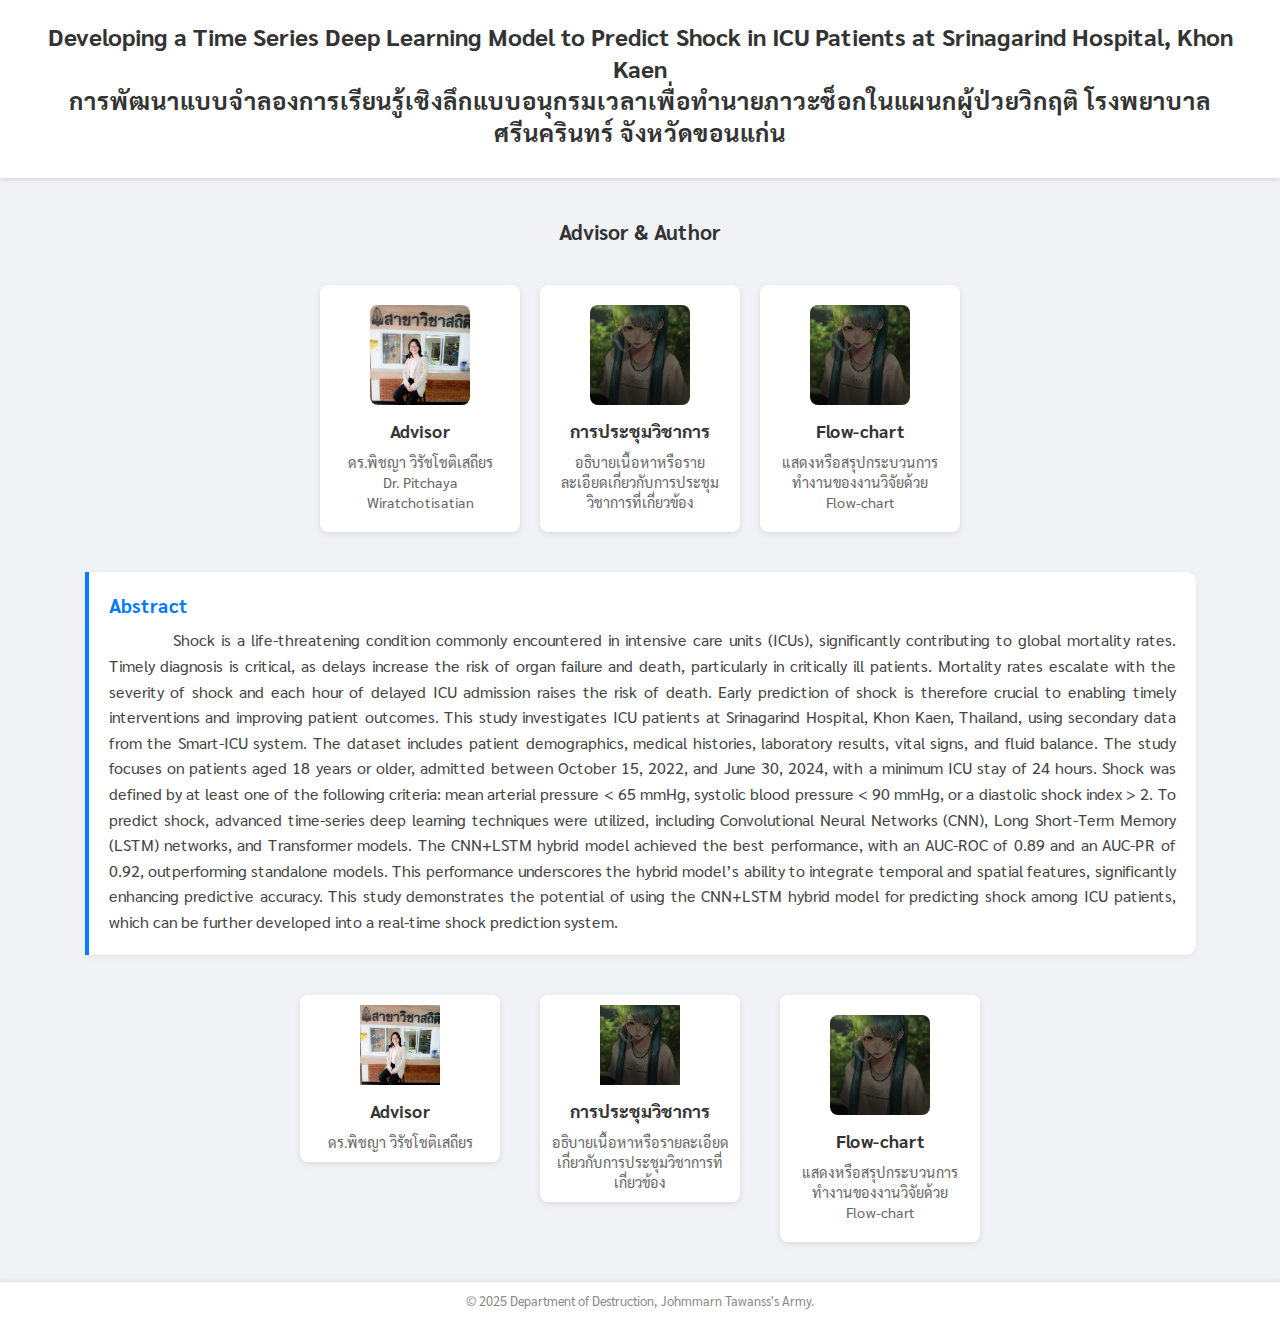
==== index.html @ caf0fbc9 "add index" ====
<!DOCTYPE html>
<html lang="th">
<head>
    <meta charset="UTF-8" />
    <title>Example Page with Abstract</title>
    <!-- ลิงก์ไฟล์ CSS แยก -->
    <link rel="stylesheet" href="https://fonts.googleapis.com/css2?family=Sarabun:wght@300;400;600&display=swap">
    <link rel="stylesheet" href="styles.css" />
</head>
<body>

  <!-- ส่วนหัวของเว็บไซต์ -->
  <header>
    <h1>Developing a Time Series Deep Learning Model
        to Predict Shock in ICU Patients
        at Srinagarind Hospital, Khon Kaen <br>
        การพัฒนาแบบจำลองการเรียนรู้เชิงลึกแบบอนุกรมเวลาเพื่อทำนายภาวะช็อกในแผนกผู้ป่วยวิกฤติ 
        โรงพยาบาลศรีนครินทร์ จังหวัดขอนแก่น
    </h1>
    <!-- <a href="#" class="back-button">Back to Home</a> -->
  </header>

  <section class="example-results">
    <h2>Advisor & Author</h2>
  </section>

  <!-- ส่วนลิงก์/หัวข้อต่าง ๆ -->
  <section class="cards">
    <!-- Abstract -->
    <div class="card-item">
      <img src="./images/AjYa2.jpg" alt="Advisor Icon" />
      <h3>Advisor</h3>
      <p>
        ดร.พิชญา วิรัชโชติเสถียร <br>
        Dr. Pitchaya Wiratchotisatian
      </p>
    </div>

    <!-- การประชุมวิชาการ -->
    <div class="card-item">
      <img src="./images/miku bakamitai.jpg" alt="Conference Icon" />
      <h3>การประชุมวิชาการ</h3>
      <p>
        อธิบายเนื้อหาหรือรายละเอียดเกี่ยวกับการประชุมวิชาการที่เกี่ยวข้อง
      </p>
    </div>

    <!-- Flow-chart -->
    <div class="card-item">
      <img src="./images/miku bakamitai.jpg" alt="Flowchart Icon" />
      <h3>Flow-chart</h3>
      <p>
        แสดงหรือสรุปกระบวนการทำงานของงานวิจัยด้วย Flow-chart 
      </p>
    </div>
  </section>

  <!-- ส่วน Abstract -->
  <section class="abstract-section">
    <h2>Abstract</h2>
    <p>
        Shock is a life-threatening condition commonly encountered in intensive care units (ICUs), significantly contributing to global mortality rates.
        Timely diagnosis is critical, as delays increase the risk of organ failure and death, particularly in critically ill patients. Mortality rates escalate 
        with the severity of shock and each hour of delayed ICU admission raises the risk of death. Early prediction of shock is therefore crucial to enabling timely interventions 
        and improving patient outcomes. This study investigates ICU patients at Srinagarind Hospital, Khon Kaen, Thailand, using secondary data from the Smart-ICU system. 
        The dataset includes patient demographics, medical histories, laboratory results, vital signs, and fluid balance. The study focuses on patients aged 18 years or older, 
        admitted between October 15, 2022, and June 30, 2024, with a minimum ICU stay of 24 hours. Shock was defined by at least one of the following criteria: mean arterial pressure &lt; 65 mmHg,
        systolic blood pressure &lt; 90 mmHg, or a diastolic shock index > 2. To predict shock, advanced time-series deep learning techniques were utilized, including Convolutional Neural Networks (CNN), 
        Long Short-Term Memory (LSTM) networks, and Transformer models. The CNN+LSTM hybrid model achieved the best performance, with an AUC-ROC of 0.89 and an AUC-PR of 0.92, outperforming standalone models. 
        This performance underscores the hybrid model’s ability to integrate temporal and spatial features, significantly enhancing predictive accuracy. This study demonstrates the potential of using the CNN+LSTM 
        hybrid model for predicting shock among ICU patients, which can be further developed into a real-time shock prediction system.
    </p>
  </section>

  <!-- ส่วนลิงก์/หัวข้อต่าง ๆ -->
  <section class="links">
    <!-- Abstract -->
    <div class="link-item">
      <img src="./images/AjYa2.jpg" alt="Advisor Icon" />
      <h3>Advisor</h3>
      <p>
        ดร.พิชญา วิรัชโชติเสถียร 
      </p>
    </div>

    <!-- การประชุมวิชาการ -->
    <div class="link-item">
      <img src="./images/miku bakamitai.jpg" alt="Conference Icon" />
      <h3>การประชุมวิชาการ</h3>
      <p>
        อธิบายเนื้อหาหรือรายละเอียดเกี่ยวกับการประชุมวิชาการที่เกี่ยวข้อง
      </p>
    </div>

    <!-- Flow-chart -->
    <div class="card-item">
      <img src="./images/miku bakamitai.jpg" alt="Flowchart Icon" />
      <h3>Flow-chart</h3>
      <p>
        แสดงหรือสรุปกระบวนการทำงานของงานวิจัยด้วย Flow-chart 
      </p>
    </div>
  </section>



  <!-- ส่วนท้ายของเว็บไซต์ -->
  <footer>
    © 2025 Department of Destruction, Johmmarn Tawanss's Army.
  </footer>

</body>
</html>
---- styles.css ----
/* รีเซ็ต margin/padding และกล่อง */
* {
    margin: 0;
    padding: 0;
    box-sizing: border-box;
  }

  body {
    font-family: 'Sarabun', sans-serif;
    background-color: #f0f2f5;
    color: #333;
    margin: 0;
    padding: 0;
  }

  header {
    background-color: #fff;
    padding: 20px;
    text-align: center;
    box-shadow: 0 2px 4px rgba(0, 0, 0, 0.1);
  }

  header h1 {
    font-size: 1.5rem;
    margin-bottom: 10px;
  }

  .back-button {
    display: inline-block;
    margin-top: 10px;
    padding: 8px 16px;
    background-color: #007bff;
    color: #fff;
    text-decoration: none;
    border-radius: 4px;
    font-size: 0.9rem;
    transition: background-color 0.3s ease;
  }

  .back-button:hover {
    background-color: #0056b3;
  }

  /* ส่วนแสดงลิงก์/หัวข้อต่าง ๆ */
  .cards {
    display: flex;
    justify-content: center;
    align-items: flex-start;
    gap: 20px;
    margin: 40px auto;
    flex-wrap: wrap;
    max-width: 800px;
  }
  
  .card-item {
    background-color: #fff;
    border-radius: 8px;
    box-shadow: 0 2px 6px rgba(0, 0, 0, 0.1);
    text-align: center;
    width: 200px;
    padding: 20px;
    transition: transform 0.2s ease;
  }

  .card-item:hover {
    transform: translateY(-10px);
  }

  .card-item img {
    width: 100px;
    height: 100px;
    border-radius: 8px;
    object-fit: cover;
    margin-bottom: 10px;
  }

  .card-item h3 {
    font-size: 1.1rem;
    margin-bottom: 10px;
  }

  .card-item p {
    font-size: 0.9rem;
    color: #666;
    line-height: 1.4;
  }

  /* ส่วนแสดงลิงก์/หัวข้อต่าง ๆ */
  .links {
    display: flex;
    justify-content: center;
    align-items: flex-start;
    gap: 40px;
    margin: 40px auto;
    flex-wrap: wrap;
    max-width: 800px;
  }

  .link-item {
    background-color: #fff;
    border-radius: 8px;
    box-shadow: 0 2px 6px rgba(0, 0, 0, 0.1);
    text-align: center;
    width: 200px;
    padding: 10px;
    transition: transform 0.2s ease;
  }

  .link-item:hover {
    transform: translateY(10px);
  }

  .link-item img {
    width: 80px;
    height: 80px;
    object-fit: cover;
    margin-bottom: 10px;
  }

  .link-item h3 {
    font-size: 1.1rem;
    margin-bottom: 10px;
  }

  .link-item p {
    font-size: 0.9rem;
    color: #666;
    line-height: 1.4;
  }

  /* Example Results Section */
  .example-results {
    text-align: center;
    margin: 40px auto;
    max-width: 800px;
  }

  .example-results h2 {
    font-size: 1.3rem;
    margin-bottom: 20px;
  }

  .example-results p {
    font-size: 1rem;
    color: #444;
    line-height: 1.6;
  }

  footer {
    background-color: #fff;
    text-align: center;
    padding: 10px;
    font-size: 0.8rem;
    color: #888;
    box-shadow: 0 -1px 4px rgba(0, 0, 0, 0.1);
    margin-top: 40px;
  }

  /* สไตล์เฉพาะสำหรับส่วน Abstract */
.abstract-section {
    background-color: #fff;
    border-left: 4px solid #007bff;
    padding: 20px;
    margin: 20px auto;
    max-width: 1111px;
    box-shadow: 0 2px 6px rgba(0, 0, 0, 0.05);
    
    text-align: justify;
    /* border-radius: 8px; */
    /* ตั้งค่าเฉพาะด้านขวา */
    border-top-right-radius: 10px;
    border-bottom-right-radius: 10px;
    /* ตั้งค่า 0 สำหรับด้านซ้าย หากต้องการให้แน่ใจ */
    border-top-left-radius: 0;
    border-bottom-left-radius: 0;
}
  
.abstract-section h2 {
    margin-bottom: 10px;
    font-size: 1.2rem;
    color: #007bff;
  }
  
.abstract-section p {
    font-size: 1rem;
    line-height: 1.6;
    color: #444;
    /*text-align: right; /* จัดตัวหนังสือชิดขวา */
    text-indent: 4em; /* เว้นวรรค 1 tab โดยประมาณ */
  }
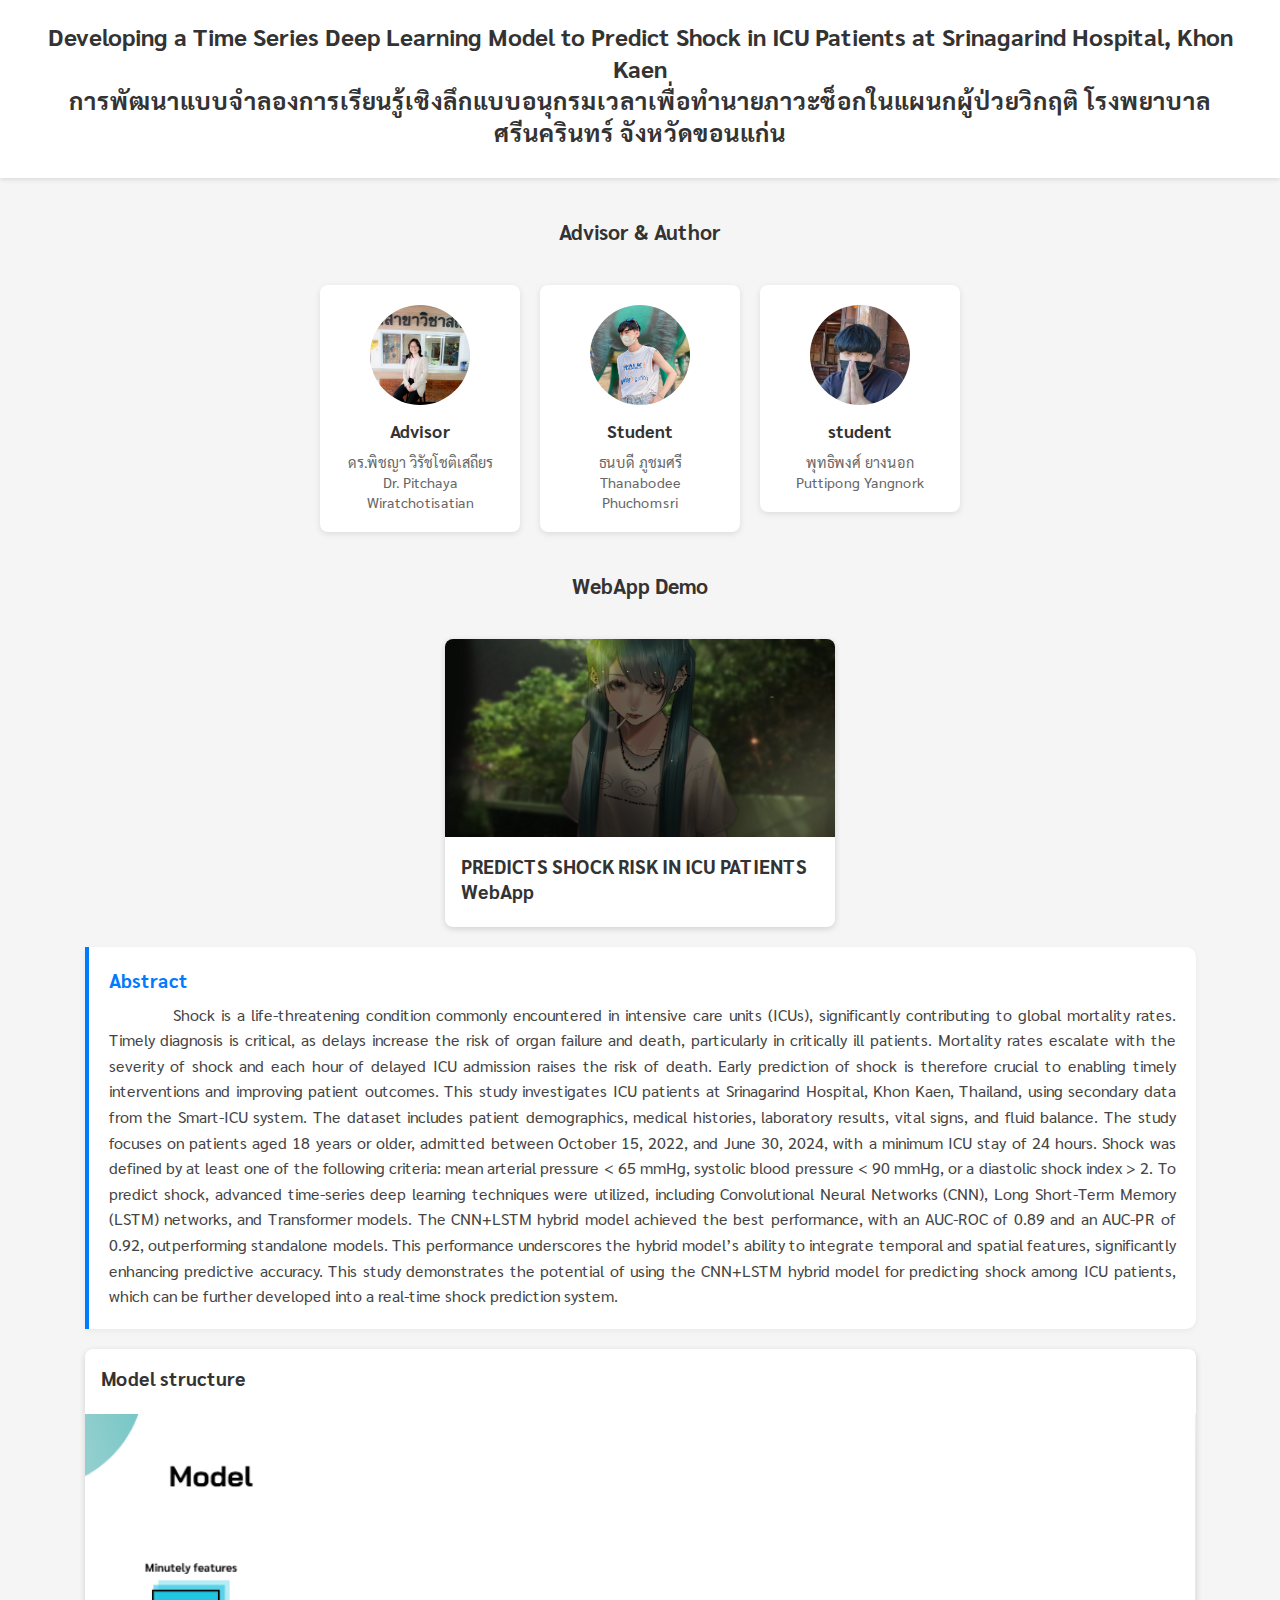
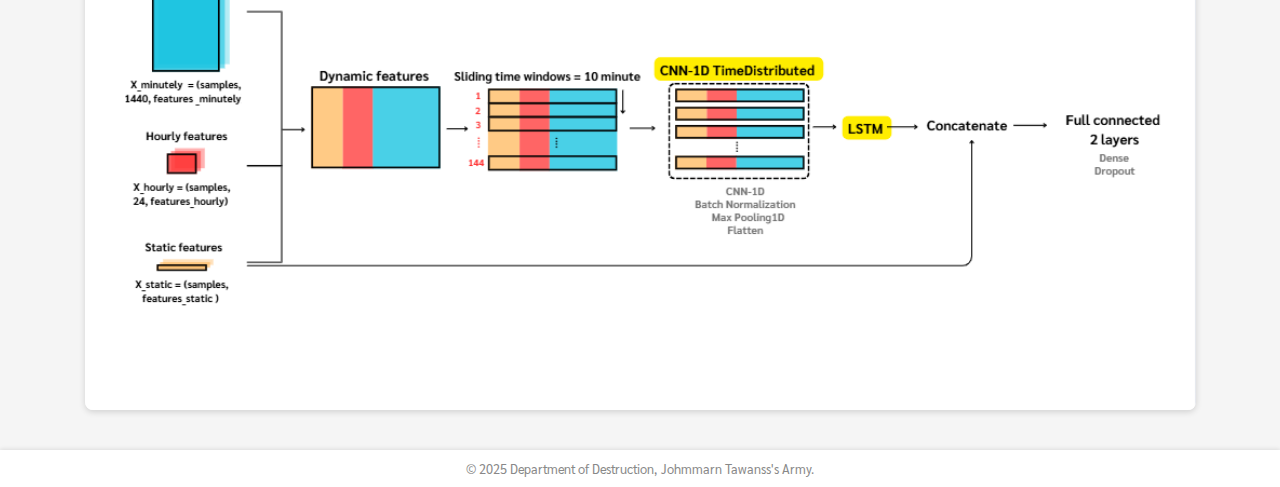
==== commit dfe021fe: "add some fun" ====
--- a/index.html
+++ b/index.html
@@ -28,7 +28,7 @@
   <section class="cards">
     <!-- Abstract -->
     <div class="card-item">
-      <img src="./images/AjYa2.jpg" alt="Advisor Icon" />
+      <img src="./images/AjYa2.jpg" alt="Advisor Icon" class="circular-img"/>
       <h3>Advisor</h3>
       <p>
         ดร.พิชญา วิรัชโชติเสถียร <br>
@@ -38,22 +38,59 @@
 
     <!-- การประชุมวิชาการ -->
     <div class="card-item">
-      <img src="./images/miku bakamitai.jpg" alt="Conference Icon" />
-      <h3>การประชุมวิชาการ</h3>
+      <img src="./images/tonry_profile.jpg" alt="student1 Icon" />
+      <h3>Student</h3>
       <p>
-        อธิบายเนื้อหาหรือรายละเอียดเกี่ยวกับการประชุมวิชาการที่เกี่ยวข้อง
+        ธนบดี ภูชมศรี <br> 
+        Thanabodee Phuchomsri
       </p>
     </div>
 
     <!-- Flow-chart -->
     <div class="card-item">
-      <img src="./images/miku bakamitai.jpg" alt="Flowchart Icon" />
-      <h3>Flow-chart</h3>
+      <img src="./images/om_profile.jpg" alt="student/ Icon" />
+      <h3>student</h3>
       <p>
-        แสดงหรือสรุปกระบวนการทำงานของงานวิจัยด้วย Flow-chart 
+        พุทธิพงศ์ ยางนอก <br>
+        Puttipong Yangnork
       </p>
     </div>
   </section>
+
+  <section class="example-results">
+    <h2>WebApp Demo</h2>
+  </section>
+
+  <!-- <a href="20.205.16.95" class="link-card"> -->
+  <a href="http://127.0.0.1:5000/" class="link-card">
+    <img src="./images/miku bakamitai.jpg" alt="Example Image">
+    <div class="card-content">
+      <h3>PREDICTS
+        SHOCK RISK IN
+        ICU PATIENTS WebApp</h3>
+      <!-- <p>นี่คือคำอธิบายสั้น ๆ ของเนื้อหาที่อยู่ใน card นี้</p> -->
+    </div>
+  </a>
+
+  <script>
+    // ค้นหา element ทั้งหมดที่มี class "link-card"
+    const cards = document.querySelectorAll('.link-card');
+    cards.forEach(card => {
+      // เมื่อ mouse เข้ามาใน card
+      card.addEventListener('mouseenter', function() {
+          // สุ่มเลือกทิศทาง: ถ้า Math.random() >= 0.5 ให้เคลื่อนที่ไปขวา มิฉะนั้นไปซ้าย
+          if (Math.random() >= 0.5) {
+              card.classList.add('move-right');
+          } else {
+              card.classList.add('move-left');
+          }
+      });
+      // เมื่อ mouse ออกจาก card ให้ลบคลาสที่เพิ่มไว้
+      card.addEventListener('mouseleave', function() {
+          card.classList.remove('move-right', 'move-left');
+      });
+    });
+  </script>
 
   <!-- ส่วน Abstract -->
   <section class="abstract-section">
@@ -72,36 +109,12 @@
     </p>
   </section>
 
-  <!-- ส่วนลิงก์/หัวข้อต่าง ๆ -->
-  <section class="links">
-    <!-- Abstract -->
-    <div class="link-item">
-      <img src="./images/AjYa2.jpg" alt="Advisor Icon" />
-      <h3>Advisor</h3>
-      <p>
-        ดร.พิชญา วิรัชโชติเสถียร 
-      </p>
+  <div class="image-card">
+    <div class="card-content">
+      <h3>Model structure</h3>
     </div>
-
-    <!-- การประชุมวิชาการ -->
-    <div class="link-item">
-      <img src="./images/miku bakamitai.jpg" alt="Conference Icon" />
-      <h3>การประชุมวิชาการ</h3>
-      <p>
-        อธิบายเนื้อหาหรือรายละเอียดเกี่ยวกับการประชุมวิชาการที่เกี่ยวข้อง
-      </p>
-    </div>
-
-    <!-- Flow-chart -->
-    <div class="card-item">
-      <img src="./images/miku bakamitai.jpg" alt="Flowchart Icon" />
-      <h3>Flow-chart</h3>
-      <p>
-        แสดงหรือสรุปกระบวนการทำงานของงานวิจัยด้วย Flow-chart 
-      </p>
-    </div>
-  </section>
-
+    <img src="./images/model_infog.png" alt="ตัวอย่างรูปภาพ">
+  </div>
 
 
   <!-- ส่วนท้ายของเว็บไซต์ -->
--- a/styles.css
+++ b/styles.css
@@ -7,7 +7,7 @@
 
   body {
     font-family: 'Sarabun', sans-serif;
-    background-color: #f0f2f5;
+    background-color: #f5f5f5;
     color: #333;
     margin: 0;
     padding: 0;
@@ -69,9 +69,11 @@
   .card-item img {
     width: 100px;
     height: 100px;
-    border-radius: 8px;
+    /* border-radius: 20px; */
+    border-radius: 50%;
     object-fit: cover;
     margin-bottom: 10px;
+    object-position: center; /* วางตำแหน่งส่วนกลางของภาพไว้ตรงกลาง container */
   }
 
   .card-item h3 {
@@ -85,6 +87,12 @@
     line-height: 1.4;
   }
 
+  .circular-img {
+    width: 80px;       /* กำหนดความกว้าง */
+    height: 80px;      /* กำหนดความสูงเท่ากันกับความกว้าง */
+    border-radius: 50%;
+    object-fit: cover; /* ป้องกันไม่ให้รูปผิดสัดส่วน */
+  }
   /* ส่วนแสดงลิงก์/หัวข้อต่าง ๆ */
   .links {
     display: flex;
@@ -188,3 +196,97 @@
     /*text-align: right; /* จัดตัวหนังสือชิดขวา */
     text-indent: 4em; /* เว้นวรรค 1 tab โดยประมาณ */
   }
+.center-image {
+  display: block;
+  margin: 0 auto;
+}
+
+.image-card {
+  background-color: #fff;
+  border-radius: 8px;
+  overflow: hidden;
+  box-shadow: 0 2px 6px rgba(0, 0, 0, 0.15);
+  max-width: 1111px;
+  margin: 20px auto;
+  transition: transform 0.3s;
+}
+
+.image-card:hover {
+  transform: translateY(-5px);
+}
+
+/* รูปภาพใน card */
+.image-card img {
+  width: 100%;
+  display: block;
+}
+
+/* เนื้อหาภายใน card */
+.card-content {
+  padding: 16px;
+}
+
+.card-content h3 {
+  font-size: 1.2rem;
+  margin-bottom: 8px;
+  color: #333;
+}
+
+.card-content p {
+  font-size: 1rem;
+  color: #666;
+  line-height: 1.5;
+}
+
+/* สไตล์สำหรับ link card */
+.link-card {
+  display: block;             /* ทำให้ element เป็น block-level เพื่อรองรับความกว้างเต็มที่ */
+  background-color: #fff;
+  border-radius: 8px;
+  overflow: hidden;
+  box-shadow: 0 2px 6px rgba(0, 0, 0, 0.15);
+  text-decoration: none;      /* เอาเส้นขีดใต้ลิงก์ออก */
+  color: inherit;             /* ใช้สีข้อความตามที่กำหนดไว้ */
+  max-width: 390px;           /* กำหนดความกว้างสูงสุด */
+  margin: 20px auto;          /* จัดให้อยู่กลางหน้าจอ */
+  transition: transform 0.3s;
+}
+
+/* คลาสสำหรับเคลื่อนที่ไปทางซ้าย */
+.move-left {
+  transform: translateX(-500px);
+}
+
+/* คลาสสำหรับเคลื่อนที่ไปทางขวา */
+.move-right {
+  transform: translateX(500px);
+}
+
+/* .link-card:hover {
+  /*transform: translateY(-50px); /* เลื่อน card ขึ้นเล็กน้อยเมื่อ hover */
+  /* transform: translateX(-500px);
+} */ 
+
+/* รูปภาพภายใน card */
+.link-card img {
+  width: 100%;
+  display: block;
+}
+
+/* เนื้อหาภายใน card */
+.link-card .card-content {
+  padding: 16px;
+}
+
+.link-card .card-content h3 {
+  font-size: 1.2rem;
+  margin-bottom: 8px;
+  color: #333;
+}
+
+.link-card .card-content p {
+  font-size: 1rem;
+  color: #666;
+  line-height: 1.5;
+}
+
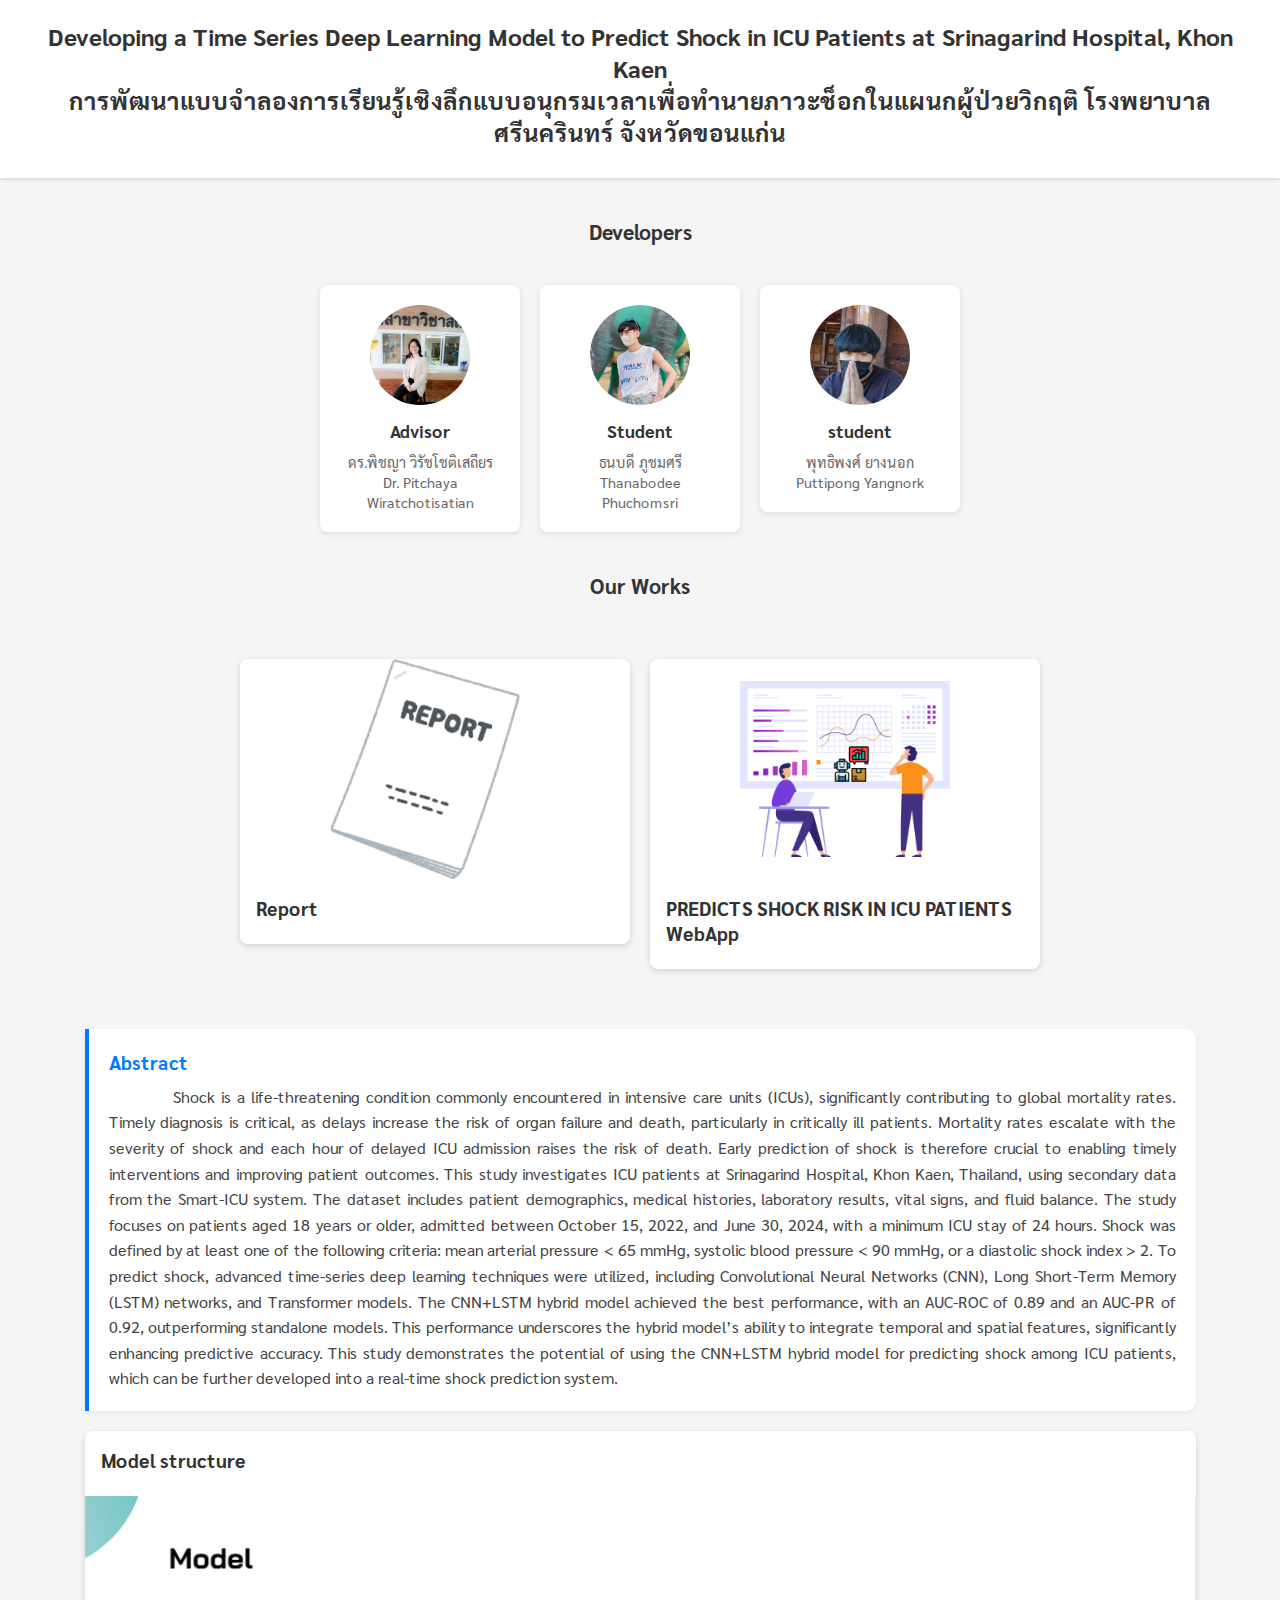
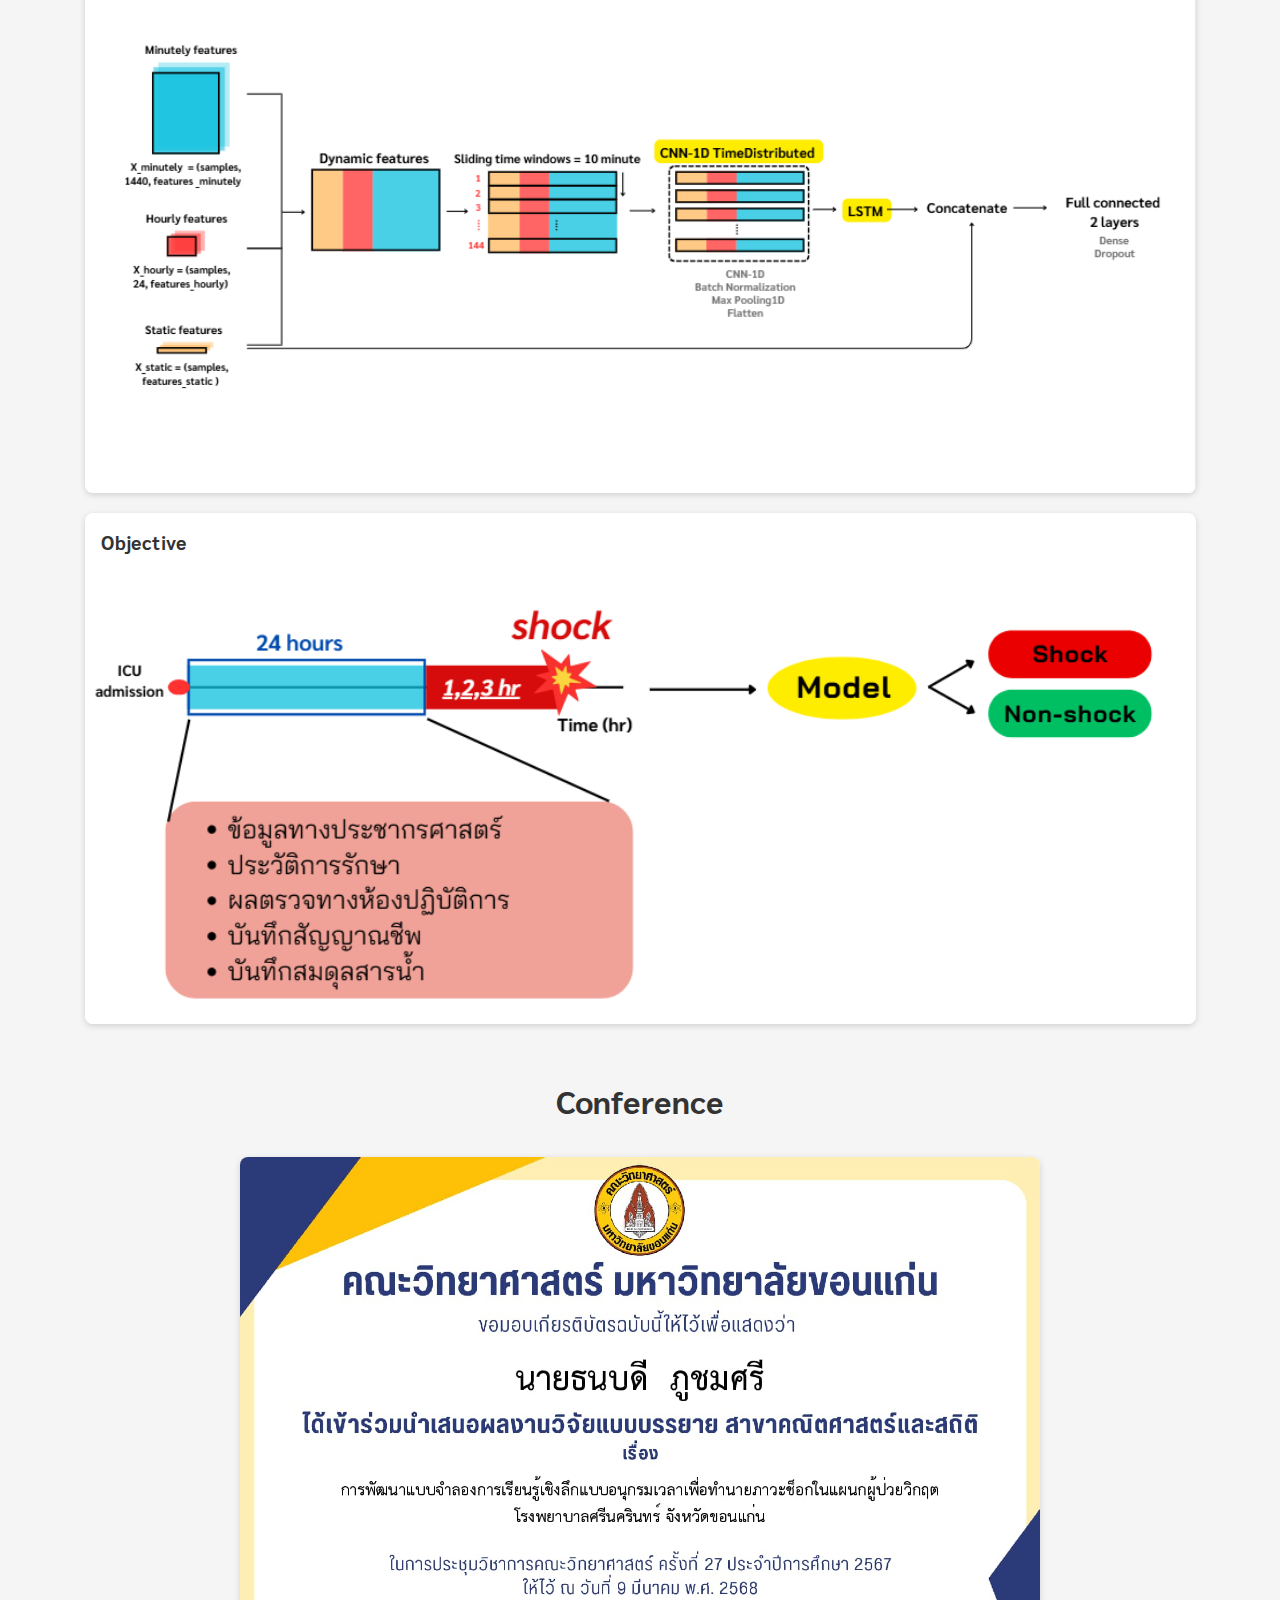
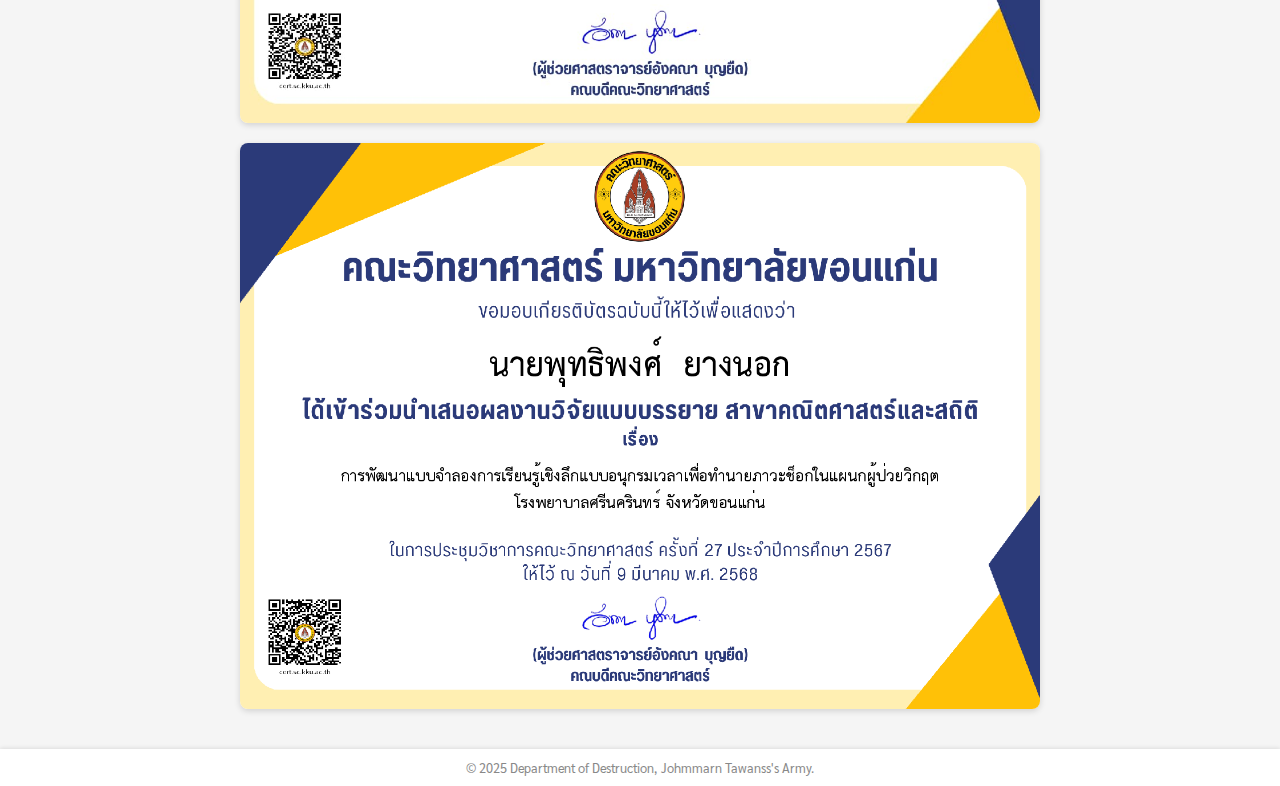
==== commit 95ff1338: "add all" ====
--- a/index.html
+++ b/index.html
@@ -21,7 +21,7 @@
   </header>
 
   <section class="example-results">
-    <h2>Advisor & Author</h2>
+    <h2>Developers</h2>
   </section>
 
   <!-- ส่วนลิงก์/หัวข้อต่าง ๆ -->
@@ -37,7 +37,8 @@
     </div>
 
     <!-- การประชุมวิชาการ -->
-    <div class="card-item">
+    <!-- <a href="https://github.com/Tonry12" > -->
+    <div role="link" onclick= "window.location.href='https://github.com/Tonry12';" class="card-item">
       <img src="./images/tonry_profile.jpg" alt="student1 Icon" />
       <h3>Student</h3>
       <p>
@@ -45,53 +46,45 @@
         Thanabodee Phuchomsri
       </p>
     </div>
-
+    <!-- </a> -->
+    
     <!-- Flow-chart -->
-    <div class="card-item">
-      <img src="./images/om_profile.jpg" alt="student/ Icon" />
-      <h3>student</h3>
-      <p>
-        พุทธิพงศ์ ยางนอก <br>
-        Puttipong Yangnork
-      </p>
-    </div>
+    <!-- <a href="https://github.com/puttipongyy" > -->
+      <div class="card-item" role="link" onclick= "window.location.href='https://github.com/puttipongyy';">
+      
+        <img src="./images/om_profile.jpg" alt="student/ Icon" />
+        <h3>student</h3>
+        <p>
+          พุทธิพงศ์ ยางนอก <br>
+          Puttipong Yangnork
+        </p>
+      
+      </div>
+    <!-- </a> -->
   </section>
 
   <section class="example-results">
-    <h2>WebApp Demo</h2>
+    <h2>Our Works</h2>
   </section>
-
-  <!-- <a href="20.205.16.95" class="link-card"> -->
-  <a href="http://127.0.0.1:5000/" class="link-card">
-    <img src="./images/miku bakamitai.jpg" alt="Example Image">
-    <div class="card-content">
-      <h3>PREDICTS
-        SHOCK RISK IN
-        ICU PATIENTS WebApp</h3>
-      <!-- <p>นี่คือคำอธิบายสั้น ๆ ของเนื้อหาที่อยู่ใน card นี้</p> -->
-    </div>
-  </a>
-
-  <script>
-    // ค้นหา element ทั้งหมดที่มี class "link-card"
-    const cards = document.querySelectorAll('.link-card');
-    cards.forEach(card => {
-      // เมื่อ mouse เข้ามาใน card
-      card.addEventListener('mouseenter', function() {
-          // สุ่มเลือกทิศทาง: ถ้า Math.random() >= 0.5 ให้เคลื่อนที่ไปขวา มิฉะนั้นไปซ้าย
-          if (Math.random() >= 0.5) {
-              card.classList.add('move-right');
-          } else {
-              card.classList.add('move-left');
-          }
-      });
-      // เมื่อ mouse ออกจาก card ให้ลบคลาสที่เพิ่มไว้
-      card.addEventListener('mouseleave', function() {
-          card.classList.remove('move-right', 'move-left');
-      });
-    });
-  </script>
-
+  <section class="cards">
+    <!-- <a href="20.205.16.95" class="link-card"> -->
+    <a href="https://puttipongyy.github.io/WebPageProject/" class="link-card">
+      <img src="./images/report dummy.png" alt="Example Image">
+      <div class="card-content">
+        <h3>Report</h3>
+        <!-- <p>นี่คือคำอธิบายสั้น ๆ ของเนื้อหาที่อยู่ใน card นี้</p> -->
+      </div>
+    </a>
+    <a href="http://127.0.0.1:5000/" class="link-card">
+      <img src="./images/webapp dummy.png" alt="Example Image">
+      <div class="card-content">
+        <h3>PREDICTS
+          SHOCK RISK IN
+          ICU PATIENTS WebApp</h3>
+        <!-- <p>นี่คือคำอธิบายสั้น ๆ ของเนื้อหาที่อยู่ใน card นี้</p> -->
+      </div>
+    </a>
+  </section>
   <!-- ส่วน Abstract -->
   <section class="abstract-section">
     <h2>Abstract</h2>
@@ -116,7 +109,38 @@
     <img src="./images/model_infog.png" alt="ตัวอย่างรูปภาพ">
   </div>
 
+  <div class="image-card">
+    <div class="card-content">
+      <h3>Objective</h3>
+    </div>
+    <img src="./images/goal.png" alt="ตัวอย่างรูปภาพ">
+  </div>
+  <!-- <div class="image-card">
+    <div class="card-content">
+      <h3>Model structure</h3>
+    </div>
+    <img src="./images/shock_pa.png" alt="ตัวอย่างรูปภาพ">
+  </div> -->
 
+  <section class="example-results">
+    <div class="card-content">
+        <h1>Conference</h1>
+      </div>
+
+    <div class="image-card">
+      <!-- <div class="card-content">
+        <h3>Model structure</h3>
+      </div> -->
+      <img src="./images/Tonry cert.jpg" alt="ตัวอย่างรูปภาพ">
+    </div>
+
+    <div class="image-card">
+      <!-- <div class="card-content">
+        <h3>Model structure</h3>
+      </div> -->
+      <img src="./images/puttipong cert.png" alt="ตัวอย่างรูปภาพ">
+    </div>
+  </section>
   <!-- ส่วนท้ายของเว็บไซต์ -->
   <footer>
     © 2025 Department of Destruction, Johmmarn Tawanss's Army.
--- a/styles.css
+++ b/styles.css
@@ -50,6 +50,7 @@
     margin: 40px auto;
     flex-wrap: wrap;
     max-width: 800px;
+    cursor: pointer;
   }
   
   .card-item {
@@ -253,19 +254,19 @@
 }
 
 /* คลาสสำหรับเคลื่อนที่ไปทางซ้าย */
-.move-left {
+/* .move-left {
   transform: translateX(-500px);
-}
+} */
 
 /* คลาสสำหรับเคลื่อนที่ไปทางขวา */
-.move-right {
+/* .move-right {
   transform: translateX(500px);
-}
-
-/* .link-card:hover {
-  /*transform: translateY(-50px); /* เลื่อน card ขึ้นเล็กน้อยเมื่อ hover */
-  /* transform: translateX(-500px);
-} */ 
+} */
+
+.link-card:hover {
+  transform: translateY(-15px); /* เลื่อน card ขึ้นเล็กน้อยเมื่อ hover */
+  /* /* transform: translateX(-500px); */
+} 
 
 /* รูปภาพภายใน card */
 .link-card img {
